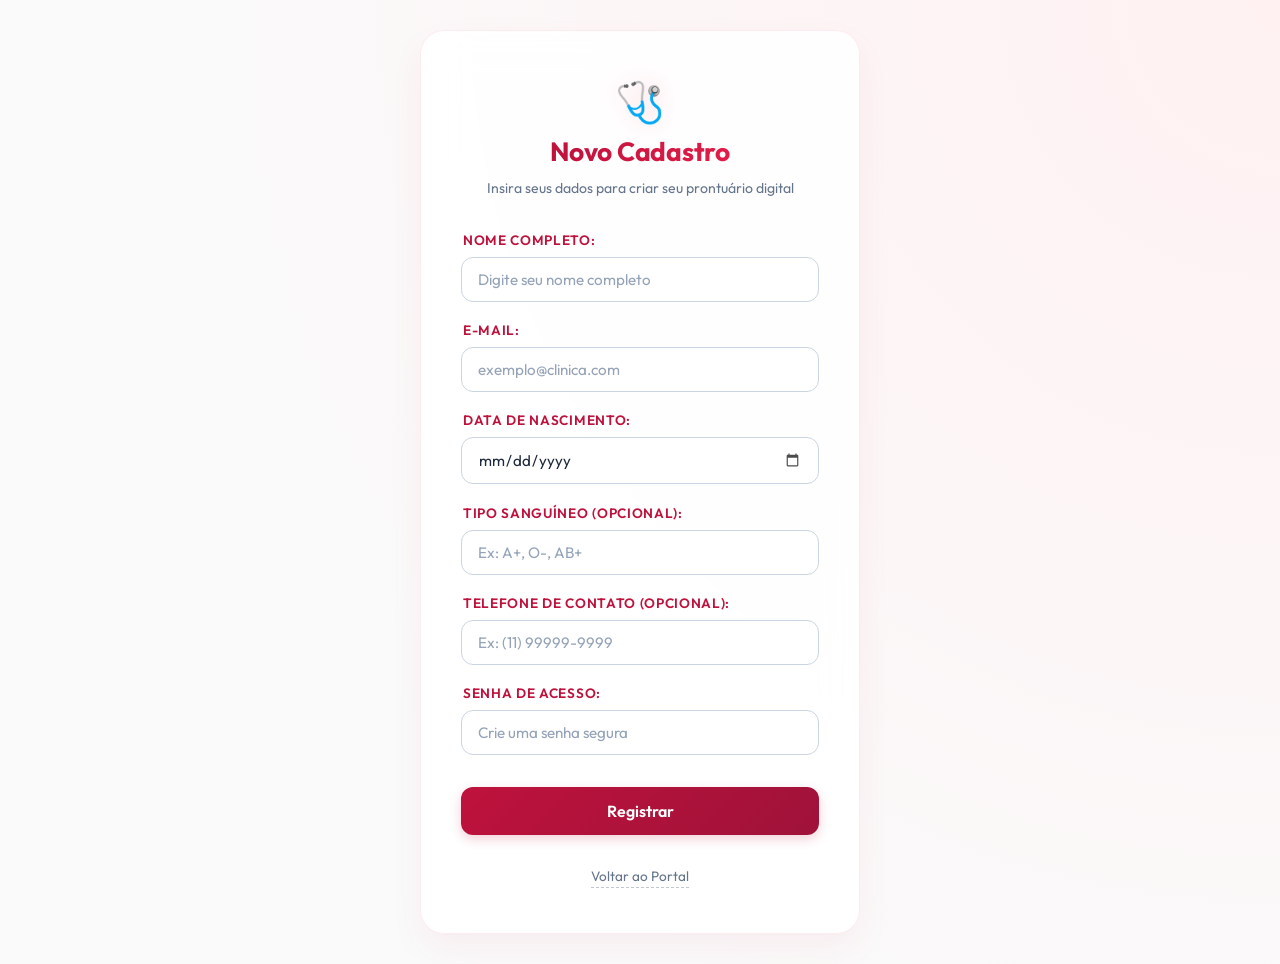
==== servidorSaude/static/forms/createPatient.html @ 64315792 "ServidorHTTP --> ServidorSaude" ====
<!DOCTYPE html>
<html lang="pt-br">
<head>
    <meta charset="UTF-8">
    <meta name="viewport" content="width=device-width, initial-scale=1.0">
    <title>Clínica Saúde - Cadastro de Paciente</title>
    <link href="https://fonts.googleapis.com/css2?family=Outfit:wght@300;400;600;700&display=swap" rel="stylesheet">
    <link rel="stylesheet" href="../styles/createPatient.style.css">
</head>
<body>
    <div id="container">
        <header class="form-header">
            <span class="header-icon">🩺</span>
            <h3>Novo Cadastro</h3>
            <p>Insira seus dados para criar seu prontuário digital</p>
        </header>

        <form method="POST" action="/create">
            <div class="input-group">
                <label for="name">Nome Completo:</label>
                <input id="name" name="name" placeholder="Digite seu nome completo" type="text" required autocomplete="name">
            </div>
            
            <div class="input-group">
                <label for="email">E-mail:</label>
                <input id="email" name="email" placeholder="exemplo@clinica.com" type="email" required autocomplete="email">
            </div>
            
            <div class="input-group">
                <label for="bornDate">Data de Nascimento:</label>
                <input id="bornDate" name="birthDate" type="date" required>
            </div>

            <div class="input-group">
                <label for="bloodType">Tipo Sanguíneo (Opcional):</label>
                <input id="bloodType" name="bloodType" placeholder="Ex: A+, O-, AB+" type="text" maxlength="3" oninput="this.value = this.value.toUpperCase().replace(/[^ABO\+\-]/g, '')">
            </div>

            <div class="input-group">
                <label for="phone">Telefone de Contato (Opcional):</label>
                <input id="phone" name="phone" placeholder="Ex: (11) 99999-9999" type="tel" autocomplete="tel" oninput="maskPhone(this)" maxlength="15">
            </div>
            
            <div class="input-group">
                <label for="password">Senha de Acesso:</label>
                <input id="password" name="password" placeholder="Crie uma senha segura" type="password" required autocomplete="new-password">
            </div>

            <button type="submit" class="btn-submit">
                <span>Registrar</span>
            </button>
        </form>

        <a href="/index.html" class="link-back">Voltar ao Portal</a>
    </div>
    <script>
        function maskPhone(input) {
            let v = input.value.replace(/\D/g, "");
            if (v.length > 11) v = v.slice(0, 11);
            if (v.length === 0) {
                input.value = "";
            } else if (v.length <= 2) {
                input.value = "(" + v;
            } else if (v.length <= 6) {
                input.value = "(" + v.slice(0, 2) + ") " + v.slice(2);
            } else if (v.length <= 10) {
                input.value = "(" + v.slice(0, 2) + ") " + v.slice(2, 6) + "-" + v.slice(6);
            } else {
                input.value = "(" + v.slice(0, 2) + ") " + v.slice(2, 7) + "-" + v.slice(7);
            }
        }
    </script>
</body>
</html>
---- servidorSaude/static/styles/createPatient.style.css ----
:root {
    --bg-gradient: radial-gradient(circle at top right, #fff1f2 0%, #fafafa 70%);
    --card-bg: rgba(255, 255, 255, 0.88);
    --border-color: rgba(225, 29, 72, 0.08);
    --accent-red: #be123c; /* Vermelho carmim profundo, elegante */
    --accent-glow: #e11d48; /* Vermelho cereja vibrante */
    --text-primary: #1e293b; /* Slate escuro */
    --text-secondary: #64748b; /* Slate cinza */
    --input-bg: #ffffff;
    --input-border: #cbd5e1;
    --shadow-soft: 0 15px 35px rgba(190, 18, 60, 0.05), 0 1px 3px rgba(0, 0, 0, 0.02);
}

* {
    box-sizing: border-box;
    padding: 0;
    margin: 0;
    font-family: 'Outfit', sans-serif;
}

body {
    background: var(--bg-gradient);
    min-height: 100vh;
    display: flex;
    align-items: center;
    justify-content: center;
    padding: 30px 20px;
    color: var(--text-primary);
}

#container {
    background: var(--card-bg);
    border: 1px solid var(--border-color);
    backdrop-filter: blur(16px);
    -webkit-backdrop-filter: blur(16px);
    box-shadow: var(--shadow-soft);
    padding: 2.8rem 2.5rem;
    border-radius: 24px;
    width: 100%;
    max-width: 440px;
    display: flex;
    flex-direction: column;
    gap: 2rem;
    align-items: center;
    animation: slideUp 0.6s cubic-bezier(0.16, 1, 0.3, 1);
}

@keyframes slideUp {
    from { opacity: 0; transform: translateY(30px); }
    to { opacity: 1; transform: translateY(0); }
}

.form-header {
    text-align: center;
    display: flex;
    flex-direction: column;
    align-items: center;
    gap: 0.6rem;
}

.header-icon {
    font-size: 2.5rem;
    filter: drop-shadow(0 0 10px rgba(225, 29, 72, 0.2));
}

.form-header h3 {
    font-size: 1.65rem;
    font-weight: 700;
    background: linear-gradient(to right, var(--accent-red), var(--accent-glow));
    -webkit-background-clip: text;
    -webkit-text-fill-color: transparent;
    letter-spacing: -0.01em;
}

.form-header p {
    color: var(--text-secondary);
    font-size: 0.88rem;
    font-weight: 400;
    line-height: 1.5;
}

form {
    width: 100%;
    display: flex;
    flex-direction: column;
    gap: 1.2rem;
}

.input-group {
    width: 100%;
    display: flex;
    flex-direction: column;
    gap: 0.5rem;
}

.input-group label {
    font-size: 0.85rem;
    font-weight: 600;
    color: var(--accent-red);
    text-transform: uppercase;
    letter-spacing: 0.05em;
    padding-left: 2px;
}

.input-group input {
    background: var(--input-bg);
    border: 1px solid var(--input-border);
    border-radius: 12px;
    padding: 12px 16px;
    font-size: 0.95rem;
    color: var(--text-primary);
    outline: none;
    transition: all 0.3s cubic-bezier(0.4, 0, 0.2, 1);
}

.input-group input::placeholder {
    color: #94a3b8;
}

.input-group input:focus {
    border-color: var(--accent-glow);
    background: #ffffff;
    box-shadow: 0 0 0 3px rgba(225, 29, 72, 0.08), 0 4px 10px rgba(225, 29, 72, 0.05);
    transform: translateY(-1px);
}

/* Custom styles for calendar picker */
.input-group input[type="date"]::-webkit-calendar-picker-indicator {
    cursor: pointer;
    opacity: 0.7;
    transition: opacity 0.2s;
}

.input-group input[type="date"]::-webkit-calendar-picker-indicator:hover {
    opacity: 1;
}

.btn-submit {
    background: linear-gradient(135deg, var(--accent-red) 0%, #9f1239 100%);
    border: none;
    padding: 14px;
    border-radius: 12px;
    color: white;
    font-size: 1rem;
    font-weight: 600;
    cursor: pointer;
    box-shadow: 0 4px 12px rgba(190, 18, 60, 0.2);
    transition: all 0.3s cubic-bezier(0.4, 0, 0.2, 1);
    margin-top: 0.8rem;
    display: flex;
    align-items: center;
    justify-content: center;
}

.btn-submit:hover {
    transform: translateY(-2px);
    box-shadow: 0 8px 20px rgba(190, 18, 60, 0.35);
    background: linear-gradient(135deg, var(--accent-glow) 0%, var(--accent-red) 100%);
}

.btn-submit:active {
    transform: translateY(0);
}

.link-back {
    color: var(--text-secondary);
    font-size: 0.85rem;
    text-decoration: none;
    transition: all 0.3s ease;
    border-bottom: 1px dashed rgba(100, 116, 139, 0.4);
    padding-bottom: 2px;
}

.link-back:hover {
    color: var(--accent-red);
    border-color: var(--accent-red);
}
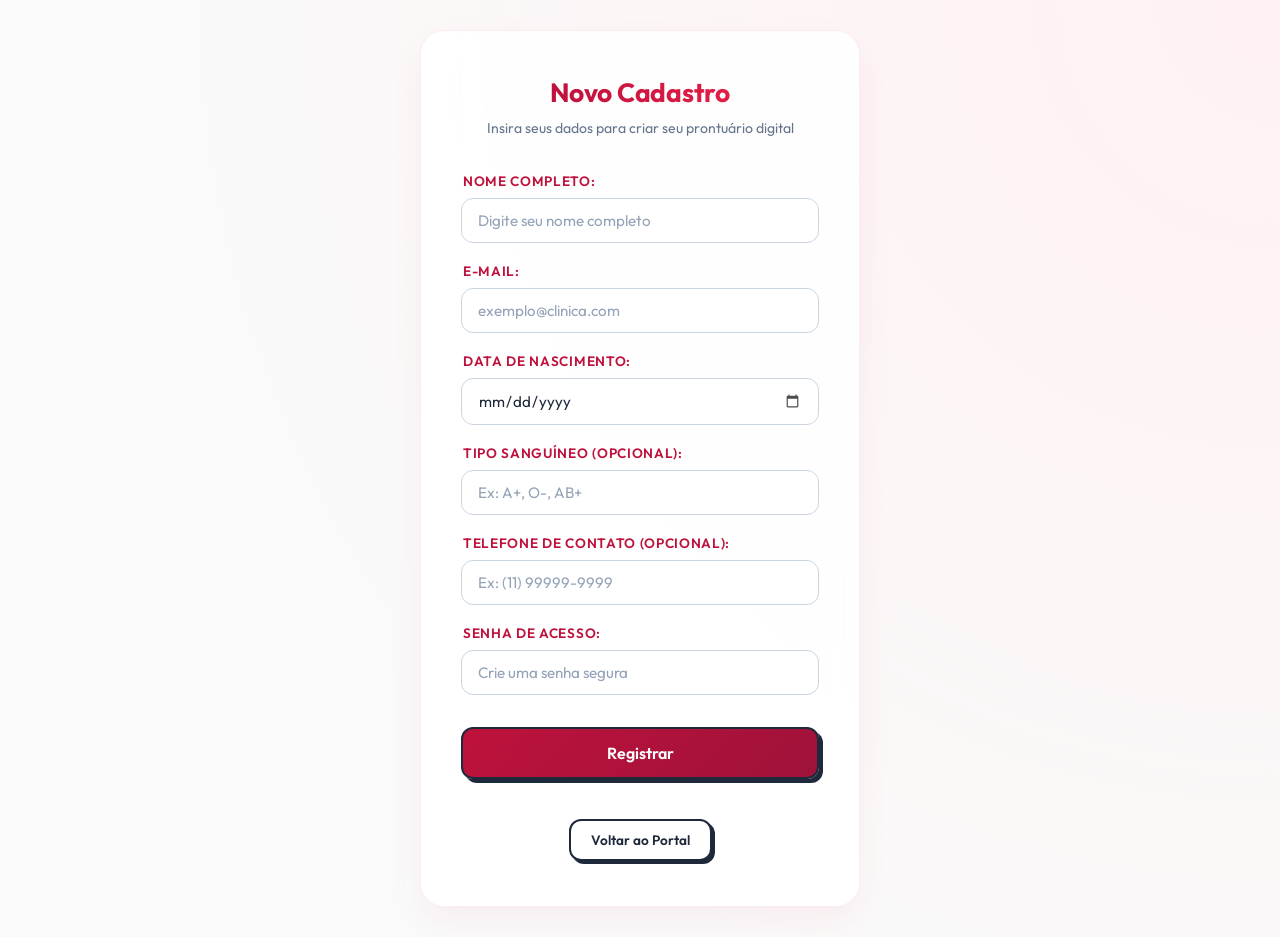
==== commit ab3c9a8d: "Servidor Saude update" ====
--- a/servidorSaude/static/forms/createPatient.html
+++ b/servidorSaude/static/forms/createPatient.html
@@ -10,7 +10,6 @@
 <body>
     <div id="container">
         <header class="form-header">
-            <span class="header-icon">🩺</span>
             <h3>Novo Cadastro</h3>
             <p>Insira seus dados para criar seu prontuário digital</p>
         </header>
--- a/servidorSaude/static/styles/createPatient.style.css
+++ b/servidorSaude/static/styles/createPatient.style.css
@@ -137,15 +137,15 @@
 
 .btn-submit {
     background: linear-gradient(135deg, var(--accent-red) 0%, #9f1239 100%);
-    border: none;
+    border: 2px solid #1e293b;
     padding: 14px;
     border-radius: 12px;
     color: white;
     font-size: 1rem;
     font-weight: 600;
     cursor: pointer;
-    box-shadow: 0 4px 12px rgba(190, 18, 60, 0.2);
-    transition: all 0.3s cubic-bezier(0.4, 0, 0.2, 1);
+    box-shadow: 4px 4px 0px #1e293b;
+    transition: all 0.2s cubic-bezier(0.4, 0, 0.2, 1);
     margin-top: 0.8rem;
     display: flex;
     align-items: center;
@@ -153,25 +153,39 @@
 }
 
 .btn-submit:hover {
-    transform: translateY(-2px);
-    box-shadow: 0 8px 20px rgba(190, 18, 60, 0.35);
+    transform: translate(-3px, -3px);
+    box-shadow: 7px 7px 0px #1e293b;
     background: linear-gradient(135deg, var(--accent-glow) 0%, var(--accent-red) 100%);
 }
 
 .btn-submit:active {
-    transform: translateY(0);
+    transform: translate(2px, 2px);
+    box-shadow: 2px 2px 0px #1e293b;
 }
 
 .link-back {
-    color: var(--text-secondary);
+    display: inline-block;
+    border: 2px solid #1e293b;
+    background: #ffffff;
+    color: var(--text-primary);
+    padding: 10px 20px;
+    border-radius: 12px;
+    text-decoration: none;
+    font-weight: 600;
     font-size: 0.85rem;
-    text-decoration: none;
-    transition: all 0.3s ease;
-    border-bottom: 1px dashed rgba(100, 116, 139, 0.4);
-    padding-bottom: 2px;
+    box-shadow: 3px 3px 0px #1e293b;
+    transition: all 0.2s ease-in-out;
+    margin-top: 0.5rem;
 }
 
 .link-back:hover {
+    transform: translate(-2px, -2px);
+    box-shadow: 5px 5px 0px #1e293b;
+    background: #fff1f2;
     color: var(--accent-red);
-    border-color: var(--accent-red);
 }
+
+.link-back:active {
+    transform: translate(1px, 1px);
+    box-shadow: 2px 2px 0px #1e293b;
+}
